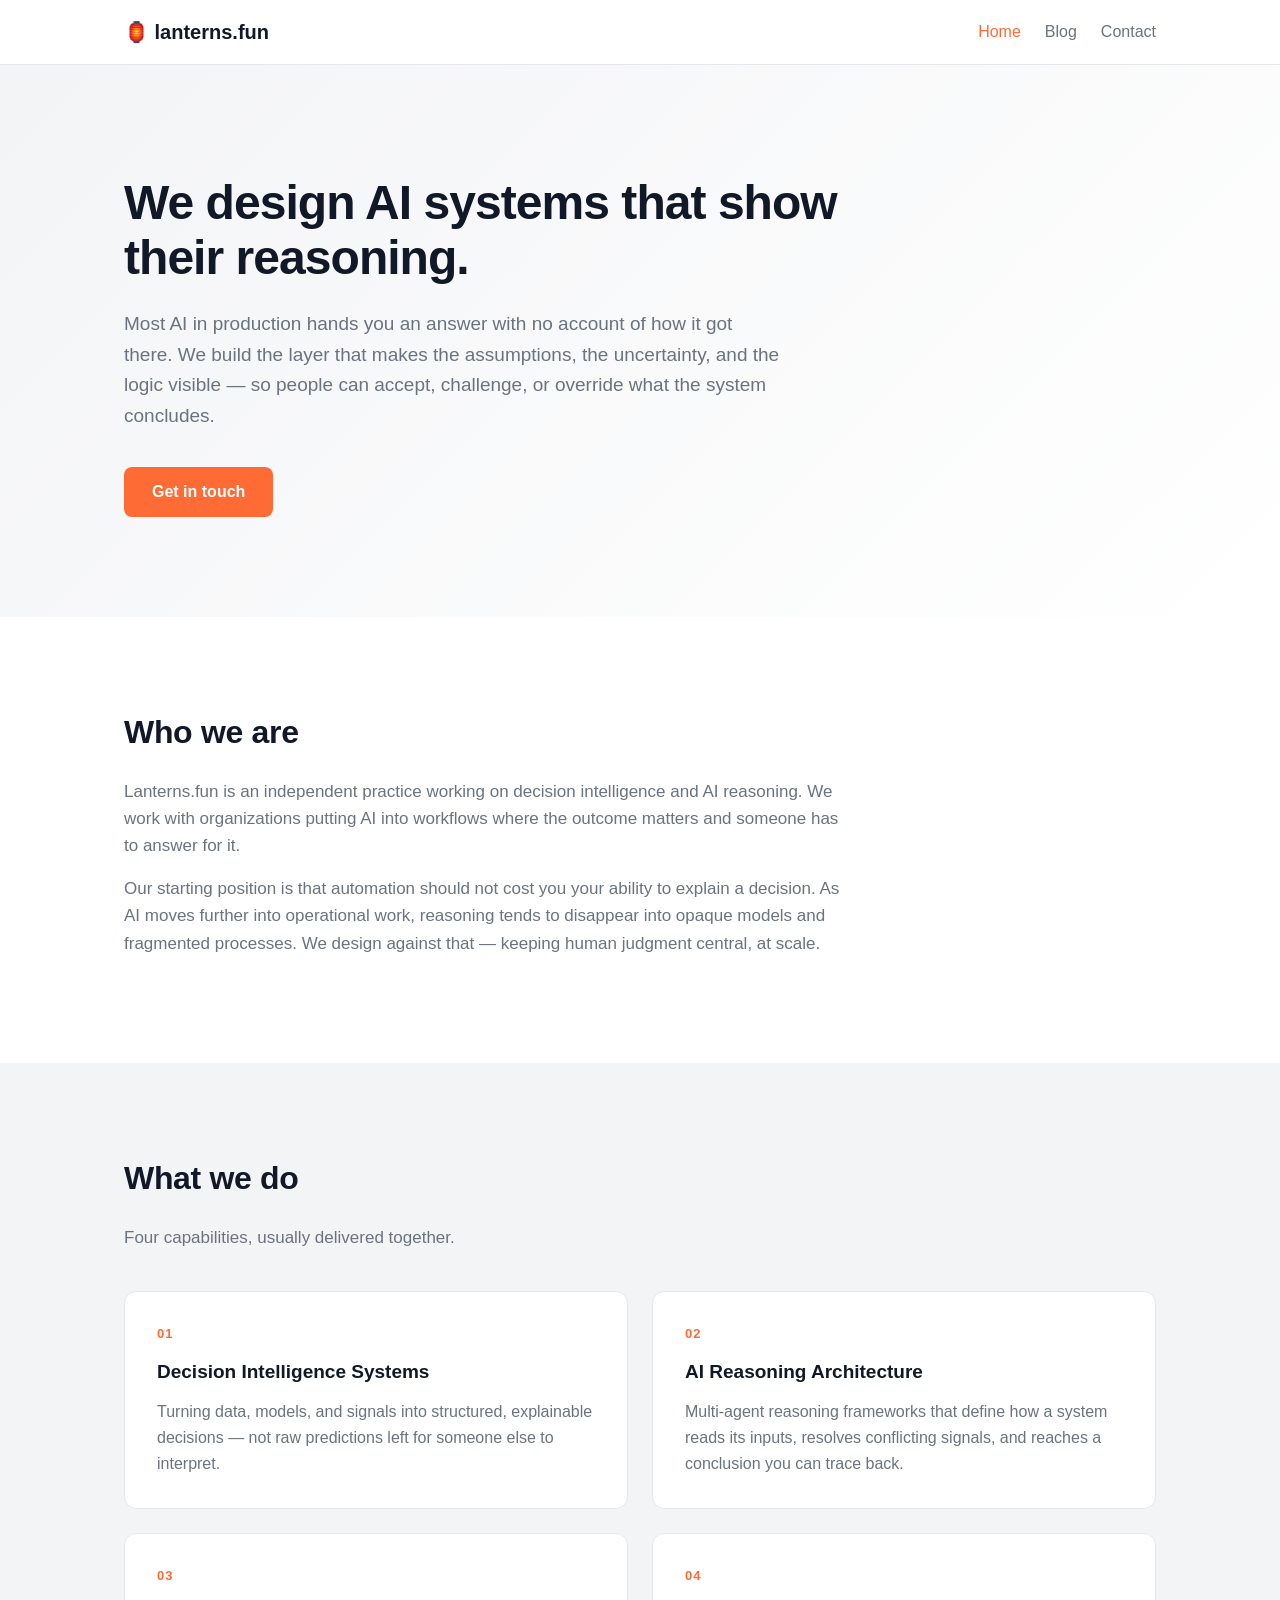
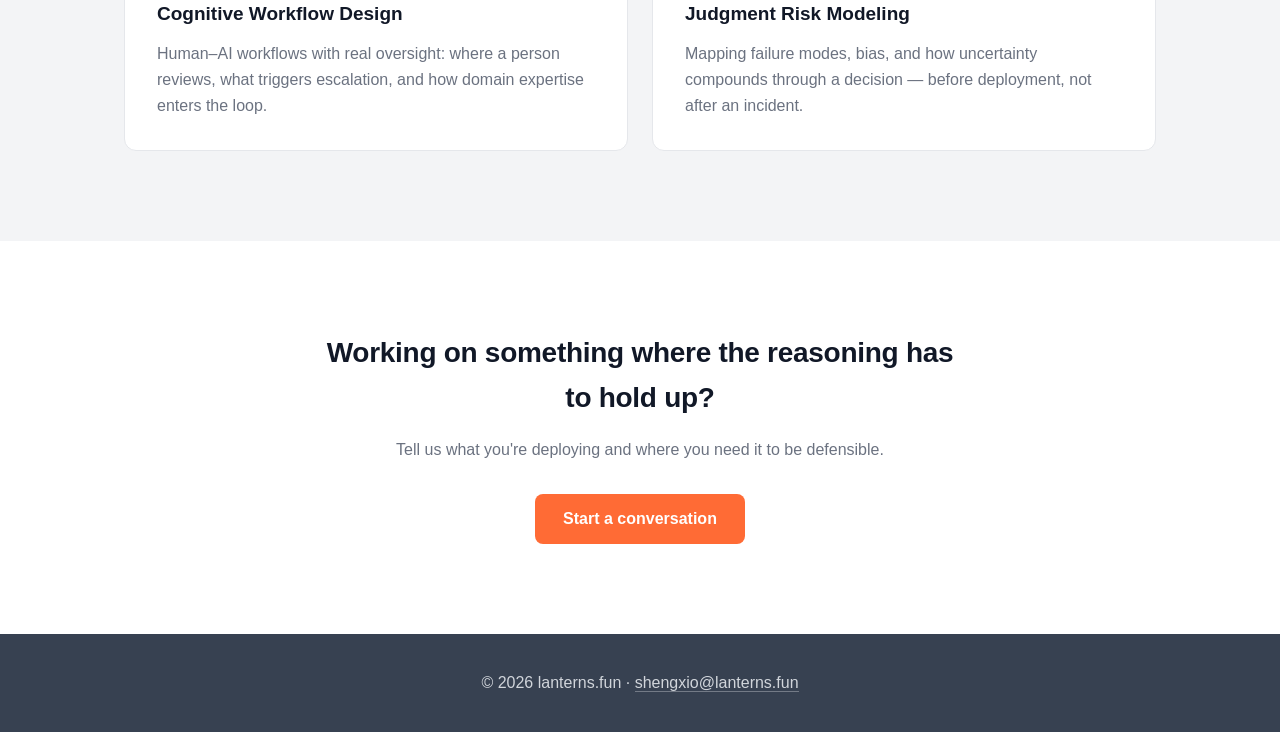
==== index.html @ 89404b31 "Rebuild site around decision intelligence positioning Replace the template placeholder site with con" ====
<!DOCTYPE html>
<html lang="en">
<head>
    <meta charset="UTF-8">
    <meta name="viewport" content="width=device-width, initial-scale=1.0">
    <title>lanterns.fun — Decision Intelligence & AI Reasoning</title>
    <meta name="description" content="We design AI systems that show their reasoning — decision intelligence, reasoning architecture, human-AI workflows, and judgment risk modeling.">
    <link rel="stylesheet" href="styles.css">
</head>
<body>
    <header>
        <nav>
            <div class="logo">
                <a href="index.html">🏮 lanterns.fun</a>
            </div>
            <ul class="nav-links">
                <li><a href="index.html" class="active">Home</a></li>
                <li><a href="blog.html">Blog</a></li>
                <li><a href="contact.html">Contact</a></li>
            </ul>
        </nav>
    </header>

    <main>
        <section class="hero">
            <div class="container">
                <h1>We design AI systems that show their reasoning.</h1>
                <p class="hero-lead">Most AI in production hands you an answer with no account of how it got there. We build the layer that makes the assumptions, the uncertainty, and the logic visible — so people can accept, challenge, or override what the system concludes.</p>
                <a href="contact.html" class="btn primary">Get in touch</a>
            </div>
        </section>

        <section class="about">
            <div class="container">
                <h2>Who we are</h2>
                <p>Lanterns.fun is an independent practice working on decision intelligence and AI reasoning. We work with organizations putting AI into workflows where the outcome matters and someone has to answer for it.</p>
                <p>Our starting position is that automation should not cost you your ability to explain a decision. As AI moves further into operational work, reasoning tends to disappear into opaque models and fragmented processes. We design against that — keeping human judgment central, at scale.</p>
            </div>
        </section>

        <section class="work">
            <div class="container">
                <h2>What we do</h2>
                <p class="section-subtitle">Four capabilities, usually delivered together.</p>
                <div class="work-grid">
                    <article class="work-card">
                        <div class="work-num">01</div>
                        <h3>Decision Intelligence Systems</h3>
                        <p>Turning data, models, and signals into structured, explainable decisions — not raw predictions left for someone else to interpret.</p>
                    </article>
                    <article class="work-card">
                        <div class="work-num">02</div>
                        <h3>AI Reasoning Architecture</h3>
                        <p>Multi-agent reasoning frameworks that define how a system reads its inputs, resolves conflicting signals, and reaches a conclusion you can trace back.</p>
                    </article>
                    <article class="work-card">
                        <div class="work-num">03</div>
                        <h3>Cognitive Workflow Design</h3>
                        <p>Human–AI workflows with real oversight: where a person reviews, what triggers escalation, and how domain expertise enters the loop.</p>
                    </article>
                    <article class="work-card">
                        <div class="work-num">04</div>
                        <h3>Judgment Risk Modeling</h3>
                        <p>Mapping failure modes, bias, and how uncertainty compounds through a decision — before deployment, not after an incident.</p>
                    </article>
                </div>
            </div>
        </section>

        <section class="cta">
            <div class="container">
                <h2>Working on something where the reasoning has to hold up?</h2>
                <p>Tell us what you're deploying and where you need it to be defensible.</p>
                <a href="contact.html" class="btn primary">Start a conversation</a>
            </div>
        </section>
    </main>

    <footer>
        <div class="container">
            <p>&copy; 2026 lanterns.fun · <a href="mailto:shengxio@lanterns.fun">shengxio@lanterns.fun</a></p>
        </div>
    </footer>
</body>
</html>
---- styles.css ----
/* Reset and Base */
* {
    margin: 0;
    padding: 0;
    box-sizing: border-box;
}

:root {
    --primary-orange: #FF6B35;
    --light-grey: #F3F4F6;
    --dark-grey: #374151;
    --white: #FFFFFF;
    --text-dark: #111827;
    --text-light: #6B7280;
    --border-light: #E5E7EB;
}

body {
    font-family: -apple-system, BlinkMacSystemFont, 'Segoe UI', Roboto, 'Inter', sans-serif;
    line-height: 1.6;
    color: var(--text-dark);
    background-color: var(--white);
    font-size: 16px;
    display: flex;
    flex-direction: column;
    min-height: 100vh;
}

main { flex: 1; }

.container {
    max-width: 1080px;
    margin: 0 auto;
    padding: 0 24px;
}

/* Header */
header {
    background: var(--white);
    border-bottom: 1px solid var(--border-light);
    position: sticky;
    top: 0;
    z-index: 100;
}

nav {
    display: flex;
    justify-content: space-between;
    align-items: center;
    padding: 1rem 24px;
    max-width: 1080px;
    margin: 0 auto;
}

.logo a {
    color: var(--text-dark);
    font-size: 1.25rem;
    font-weight: 700;
    text-decoration: none;
}

.nav-links {
    display: flex;
    list-style: none;
    gap: 1.5rem;
}

.nav-links a {
    color: var(--text-light);
    text-decoration: none;
    font-weight: 500;
    transition: color 0.2s ease;
}

.nav-links a:hover,
.nav-links a.active {
    color: var(--primary-orange);
}

/* Buttons */
.btn {
    display: inline-block;
    padding: 12px 28px;
    text-decoration: none;
    border-radius: 8px;
    font-weight: 600;
    font-size: 1rem;
    transition: all 0.2s ease;
    border: none;
    cursor: pointer;
}

.btn.primary {
    background-color: var(--primary-orange);
    color: var(--white);
}

.btn.primary:hover {
    background-color: #e55a2e;
    transform: translateY(-1px);
}

.btn.secondary {
    background-color: transparent;
    color: var(--text-light);
    border: 2px solid var(--border-light);
}

.btn.secondary:hover {
    border-color: var(--primary-orange);
    color: var(--primary-orange);
}

/* Hero */
.hero {
    padding: 110px 0 100px;
    background: linear-gradient(135deg, var(--light-grey) 0%, var(--white) 100%);
}

.hero h1 {
    font-size: 3rem;
    line-height: 1.15;
    font-weight: 700;
    letter-spacing: -0.02em;
    max-width: 800px;
    margin-bottom: 1.5rem;
}

.hero-lead {
    font-size: 1.1875rem;
    color: var(--text-light);
    max-width: 660px;
    margin-bottom: 2.25rem;
}

/* About */
.about {
    padding: 90px 0;
}

.about h2,
.work h2 {
    font-size: 2rem;
    font-weight: 700;
    letter-spacing: -0.01em;
    margin-bottom: 1.25rem;
}

.about p {
    font-size: 1.0625rem;
    color: var(--text-light);
    max-width: 720px;
    margin-bottom: 1rem;
}

/* What we do */
.work {
    padding: 90px 0;
    background-color: var(--light-grey);
}

.section-subtitle {
    font-size: 1.0625rem;
    color: var(--text-light);
    margin-bottom: 2.5rem;
}

.work-grid {
    display: grid;
    grid-template-columns: repeat(2, 1fr);
    gap: 24px;
}

.work-card {
    background: var(--white);
    border: 1px solid var(--border-light);
    border-radius: 12px;
    padding: 32px;
}

.work-num {
    font-size: 0.8125rem;
    font-weight: 700;
    letter-spacing: 0.08em;
    color: var(--primary-orange);
    margin-bottom: 0.75rem;
}

.work-card h3 {
    font-size: 1.1875rem;
    font-weight: 700;
    margin-bottom: 0.75rem;
}

.work-card p {
    color: var(--text-light);
}

/* CTA */
.cta {
    padding: 90px 0;
    text-align: center;
}

.cta h2 {
    font-size: 1.75rem;
    font-weight: 700;
    letter-spacing: -0.01em;
    max-width: 640px;
    margin: 0 auto 1rem;
}

.cta p {
    color: var(--text-light);
    margin-bottom: 2rem;
}

/* Page header (blog, contact) */
.page-header {
    text-align: center;
    padding: 70px 0 50px;
}

.page-header h2 {
    font-size: 2.5rem;
    font-weight: 700;
    letter-spacing: -0.01em;
    margin-bottom: 0.75rem;
}

.page-header p {
    font-size: 1.0625rem;
    color: var(--text-light);
    max-width: 620px;
    margin: 0 auto;
}

/* Contact */
.contact-block {
    text-align: center;
    padding: 20px 0 100px;
}

.contact-email {
    display: inline-block;
    font-size: 1.5rem;
    font-weight: 700;
    color: var(--primary-orange);
    text-decoration: none;
    border-bottom: 2px solid transparent;
    transition: border-color 0.2s ease;
}

.contact-email:hover {
    border-bottom-color: var(--primary-orange);
}

.contact-note {
    color: var(--text-light);
    max-width: 560px;
    margin: 1.5rem auto 0;
}

/* Blog empty */
.blog-empty {
    text-align: center;
    padding: 20px 0 100px;
}

.blog-empty p {
    font-size: 1.0625rem;
    color: var(--text-light);
    margin-bottom: 2rem;
}

/* Footer */
footer {
    background-color: var(--dark-grey);
    color: var(--white);
    text-align: center;
    padding: 36px 0;
}

footer p { color: #D1D5DB; }

footer a {
    color: #D1D5DB;
    text-decoration: none;
    border-bottom: 1px solid rgba(255, 255, 255, 0.3);
}

footer a:hover { color: var(--white); }

/* Responsive */
@media (max-width: 768px) {
    nav {
        flex-direction: column;
        gap: 0.875rem;
        text-align: center;
    }

    .nav-links { gap: 1.25rem; }

    .hero {
        padding: 70px 0 60px;
    }

    .hero h1 { font-size: 2.125rem; }

    .hero-lead { font-size: 1.0625rem; }

    .about,
    .work,
    .cta { padding: 60px 0; }

    .work-grid { grid-template-columns: 1fr; }

    .work-card { padding: 26px; }

    .page-header h2 { font-size: 2rem; }

    .contact-email { font-size: 1.25rem; }
}
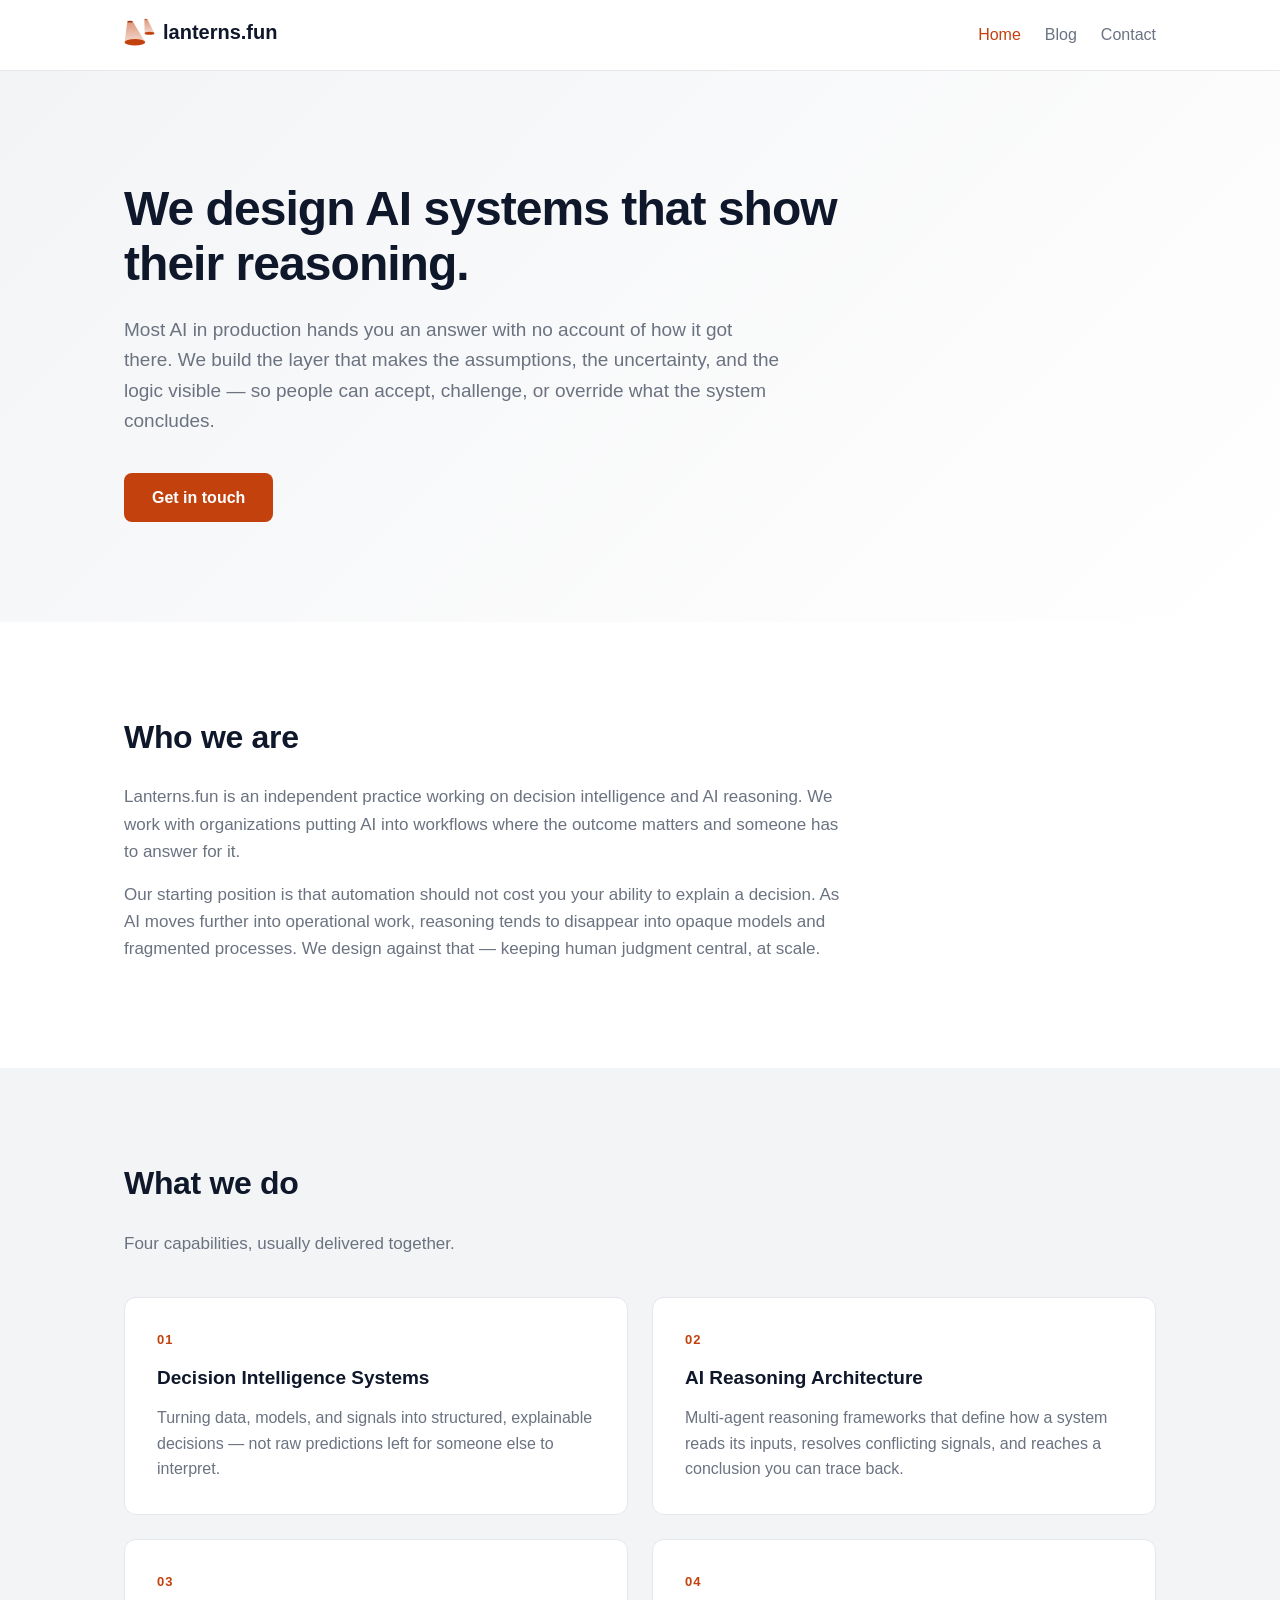
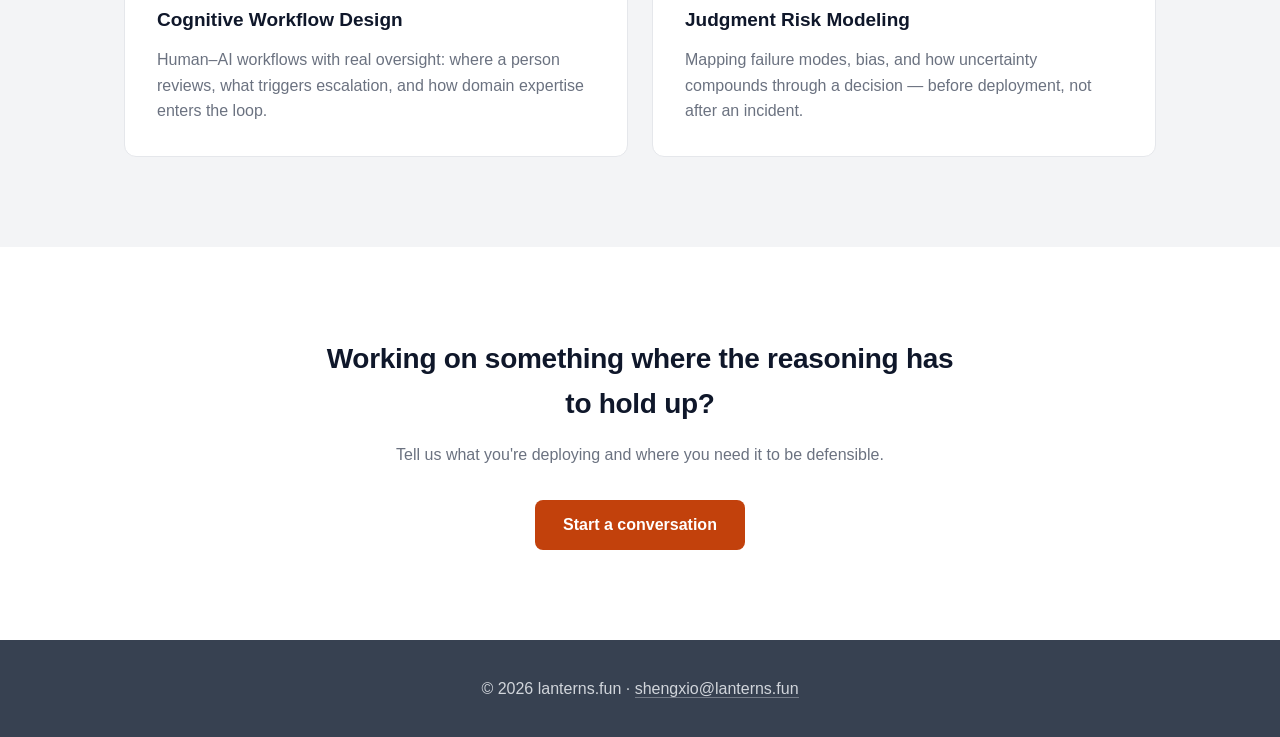
==== commit f7eb3a6a: "Add redrawn logo and wire it into the site Replace the lantern emoji in the header with the new spot" ====
--- a/index.html
+++ b/index.html
@@ -5,13 +5,18 @@
     <meta name="viewport" content="width=device-width, initial-scale=1.0">
     <title>lanterns.fun — Decision Intelligence & AI Reasoning</title>
     <meta name="description" content="We design AI systems that show their reasoning — decision intelligence, reasoning architecture, human-AI workflows, and judgment risk modeling.">
+    <link rel="icon" type="image/svg+xml" href="images/icon-small.svg">
+    <link rel="alternate icon" href="images/favicon.ico" sizes="16x16 32x32 48x48">
+    <link rel="apple-touch-icon" href="images/apple-touch-icon.png">
+    <link rel="manifest" href="site.webmanifest">
+    <meta name="theme-color" content="#0F172A">
     <link rel="stylesheet" href="styles.css">
 </head>
 <body>
     <header>
         <nav>
             <div class="logo">
-                <a href="index.html">🏮 lanterns.fun</a>
+                <a href="index.html"><img src="images/mark.svg" alt="" width="31" height="28"><span>lanterns.fun</span></a>
             </div>
             <ul class="nav-links">
                 <li><a href="index.html" class="active">Home</a></li>
--- a/styles.css
+++ b/styles.css
@@ -6,11 +6,11 @@
 }
 
 :root {
-    --primary-orange: #FF6B35;
+    --primary-orange: #C2410C;
     --light-grey: #F3F4F6;
     --dark-grey: #374151;
     --white: #FFFFFF;
-    --text-dark: #111827;
+    --text-dark: #0F172A;
     --text-light: #6B7280;
     --border-light: #E5E7EB;
 }
@@ -53,10 +53,19 @@
 }
 
 .logo a {
+    display: inline-flex;
+    align-items: center;
+    gap: 0.5rem;
     color: var(--text-dark);
     font-size: 1.25rem;
     font-weight: 700;
     text-decoration: none;
+}
+
+.logo img {
+    display: block;
+    width: 31px;
+    height: 28px;
 }
 
 .nav-links {
@@ -96,7 +105,7 @@
 }
 
 .btn.primary:hover {
-    background-color: #e55a2e;
+    background-color: #9A3412;
     transform: translateY(-1px);
 }
 
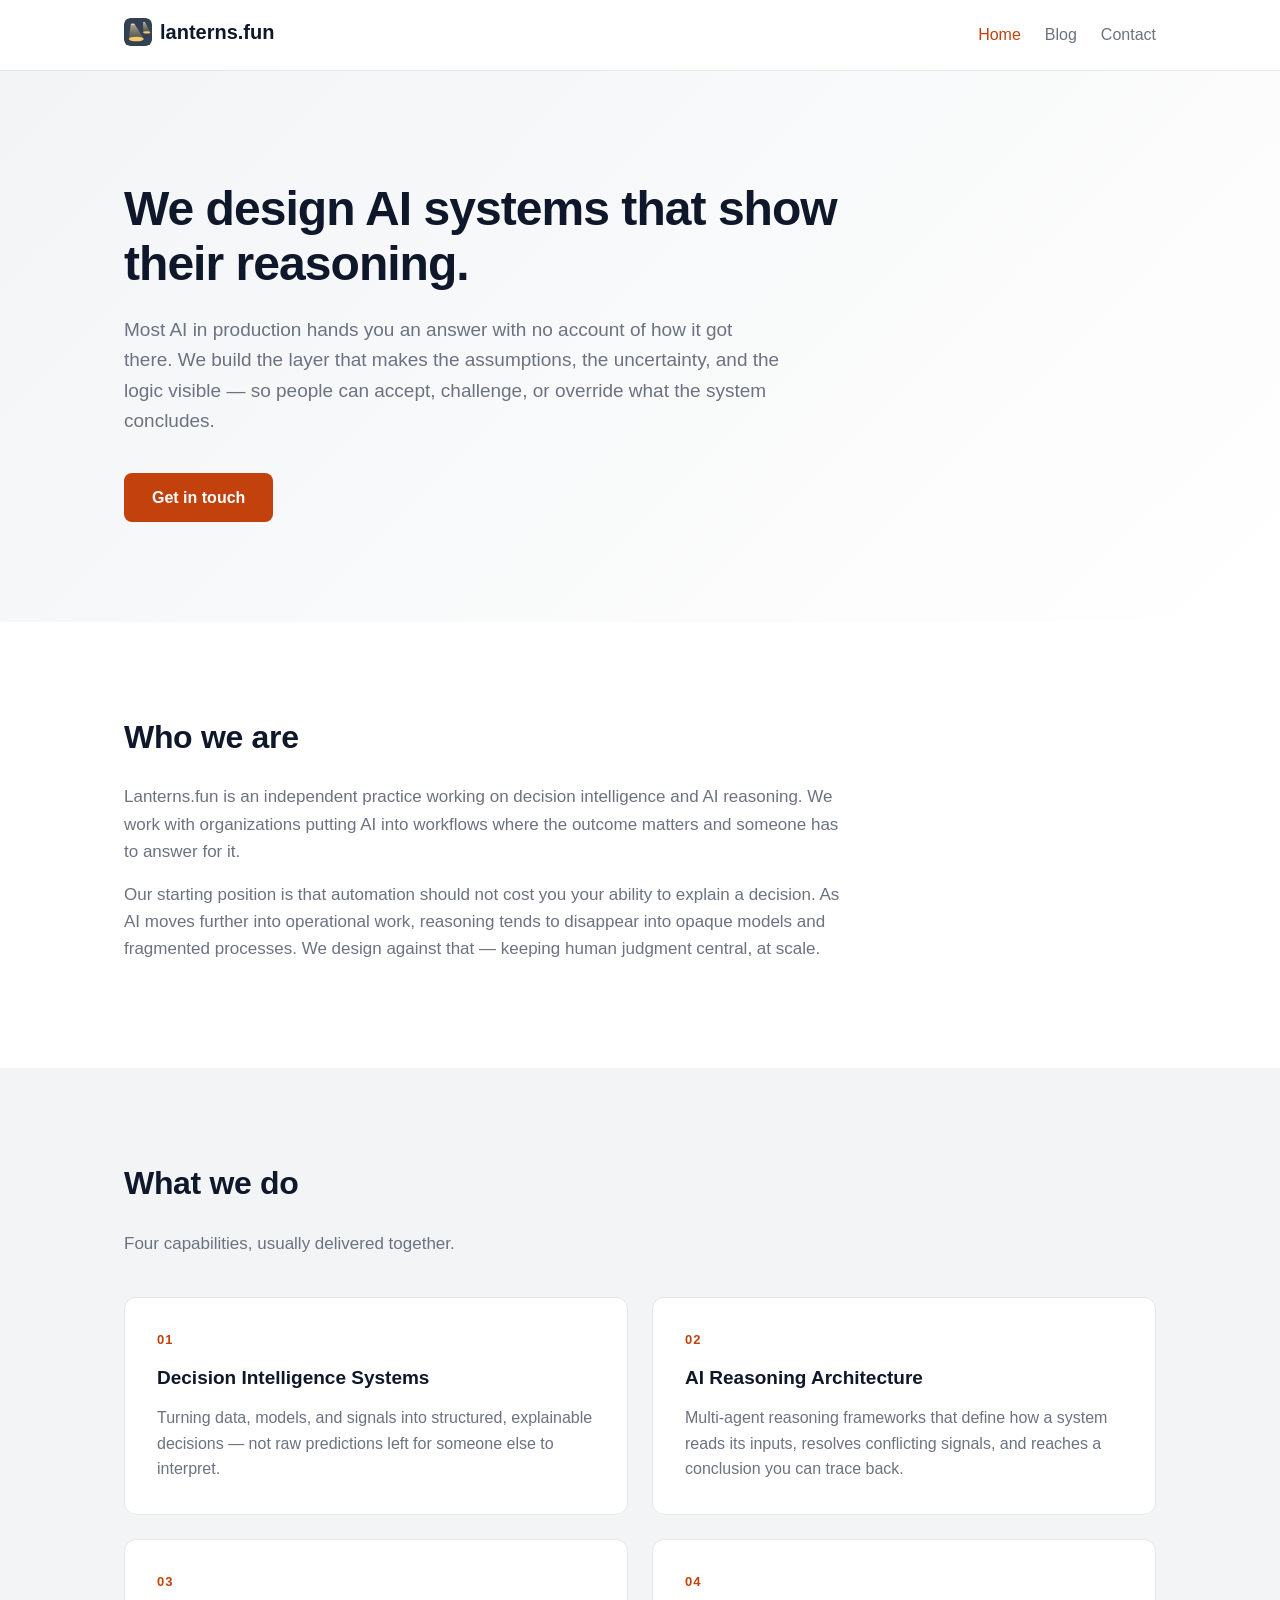
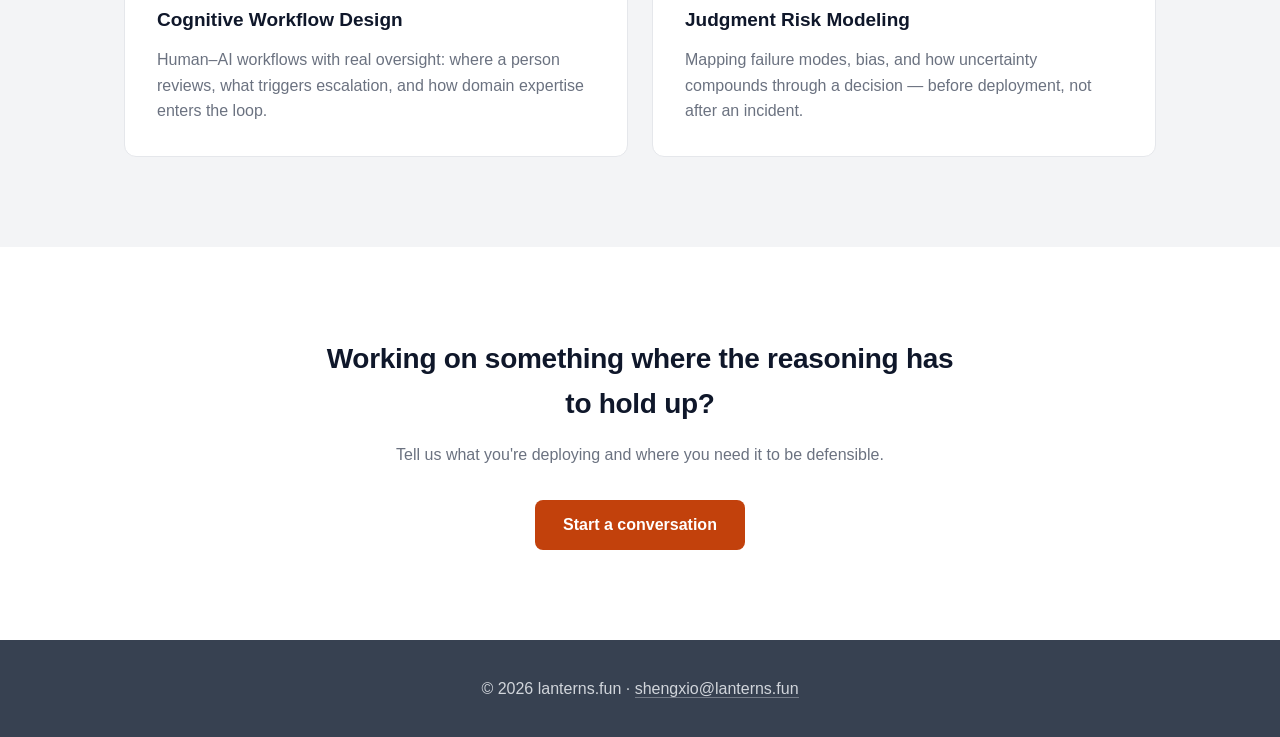
==== commit 59de0828: "Use the tile icon in the header and soften its contrast The header now carries the full tile mark ra" ====
--- a/index.html
+++ b/index.html
@@ -9,14 +9,14 @@
     <link rel="alternate icon" href="images/favicon.ico" sizes="16x16 32x32 48x48">
     <link rel="apple-touch-icon" href="images/apple-touch-icon.png">
     <link rel="manifest" href="site.webmanifest">
-    <meta name="theme-color" content="#0F172A">
+    <meta name="theme-color" content="#334155">
     <link rel="stylesheet" href="styles.css">
 </head>
 <body>
     <header>
         <nav>
             <div class="logo">
-                <a href="index.html"><img src="images/mark.svg" alt="" width="31" height="28"><span>lanterns.fun</span></a>
+                <a href="index.html"><img src="images/icon.svg" alt="" width="28" height="28"><span>lanterns.fun</span></a>
             </div>
             <ul class="nav-links">
                 <li><a href="index.html" class="active">Home</a></li>
--- a/styles.css
+++ b/styles.css
@@ -64,8 +64,9 @@
 
 .logo img {
     display: block;
-    width: 31px;
+    width: 28px;
     height: 28px;
+    border-radius: 6px;
 }
 
 .nav-links {
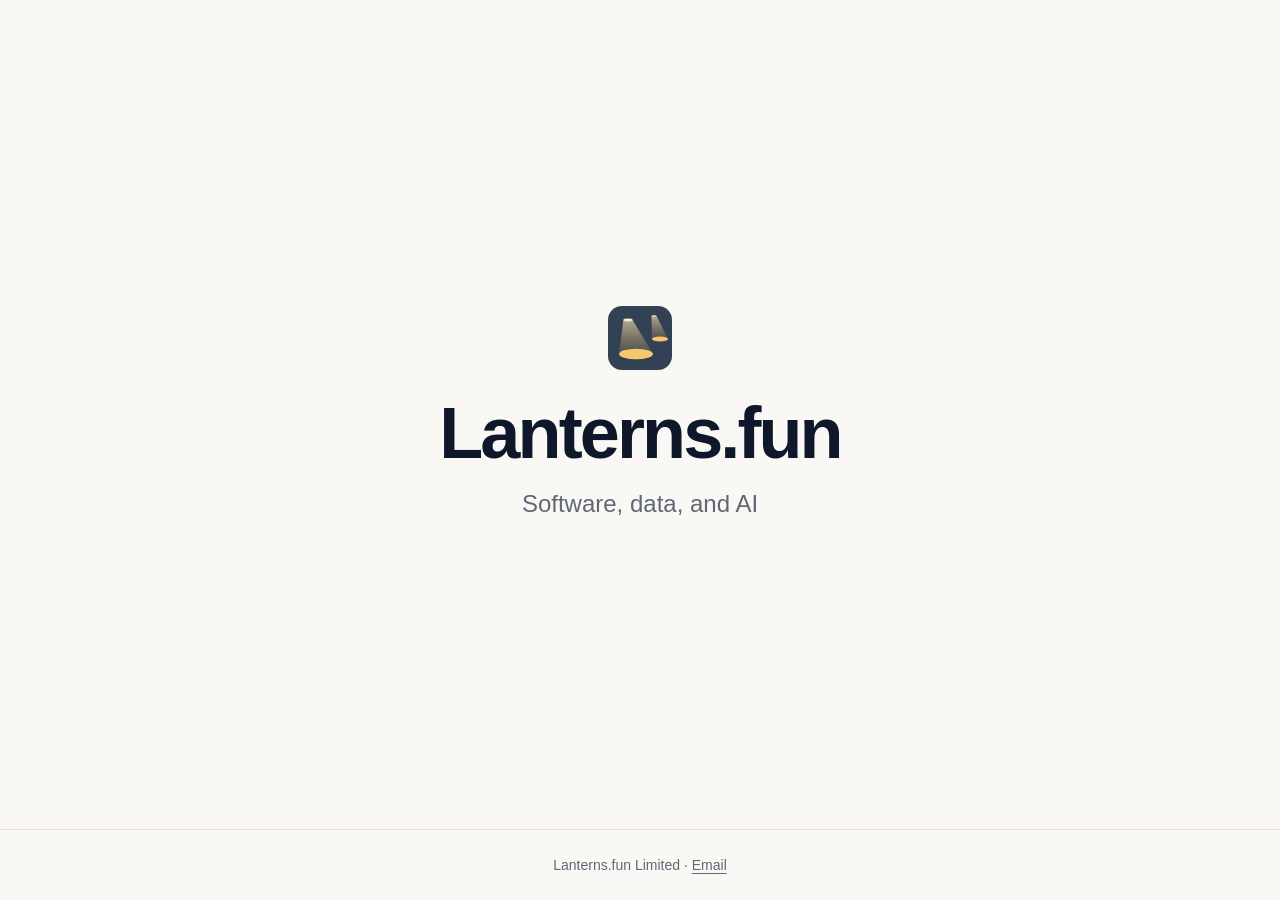
==== commit a069b6dc: "feat: update homepage content and structure; add site positioning review" ====
--- a/index.html
+++ b/index.html
@@ -3,8 +3,8 @@
 <head>
     <meta charset="UTF-8">
     <meta name="viewport" content="width=device-width, initial-scale=1.0">
-    <title>lanterns.fun — Decision Intelligence & AI Reasoning</title>
-    <meta name="description" content="We design AI systems that show their reasoning — decision intelligence, reasoning architecture, human-AI workflows, and judgment risk modeling.">
+    <title>Lanterns.fun — Software, data, and AI</title>
+    <meta name="description" content="Lanterns.fun Limited — software, data, and AI.">
     <link rel="icon" type="image/svg+xml" href="images/icon-small.svg">
     <link rel="alternate icon" href="images/favicon.ico" sizes="16x16 32x32 48x48">
     <link rel="apple-touch-icon" href="images/apple-touch-icon.png">
@@ -12,78 +12,18 @@
     <meta name="theme-color" content="#334155">
     <link rel="stylesheet" href="styles.css">
 </head>
-<body>
-    <header>
-        <nav>
-            <div class="logo">
-                <a href="index.html"><img src="images/icon.svg" alt="" width="28" height="28"><span>lanterns.fun</span></a>
-            </div>
-            <ul class="nav-links">
-                <li><a href="index.html" class="active">Home</a></li>
-                <li><a href="blog.html">Blog</a></li>
-                <li><a href="contact.html">Contact</a></li>
-            </ul>
-        </nav>
-    </header>
-
-    <main>
-        <section class="hero">
-            <div class="container">
-                <h1>We design AI systems that show their reasoning.</h1>
-                <p class="hero-lead">Most AI in production hands you an answer with no account of how it got there. We build the layer that makes the assumptions, the uncertainty, and the logic visible — so people can accept, challenge, or override what the system concludes.</p>
-                <a href="contact.html" class="btn primary">Get in touch</a>
-            </div>
-        </section>
-
-        <section class="about">
-            <div class="container">
-                <h2>Who we are</h2>
-                <p>Lanterns.fun is an independent practice working on decision intelligence and AI reasoning. We work with organizations putting AI into workflows where the outcome matters and someone has to answer for it.</p>
-                <p>Our starting position is that automation should not cost you your ability to explain a decision. As AI moves further into operational work, reasoning tends to disappear into opaque models and fragmented processes. We design against that — keeping human judgment central, at scale.</p>
-            </div>
-        </section>
-
-        <section class="work">
-            <div class="container">
-                <h2>What we do</h2>
-                <p class="section-subtitle">Four capabilities, usually delivered together.</p>
-                <div class="work-grid">
-                    <article class="work-card">
-                        <div class="work-num">01</div>
-                        <h3>Decision Intelligence Systems</h3>
-                        <p>Turning data, models, and signals into structured, explainable decisions — not raw predictions left for someone else to interpret.</p>
-                    </article>
-                    <article class="work-card">
-                        <div class="work-num">02</div>
-                        <h3>AI Reasoning Architecture</h3>
-                        <p>Multi-agent reasoning frameworks that define how a system reads its inputs, resolves conflicting signals, and reaches a conclusion you can trace back.</p>
-                    </article>
-                    <article class="work-card">
-                        <div class="work-num">03</div>
-                        <h3>Cognitive Workflow Design</h3>
-                        <p>Human–AI workflows with real oversight: where a person reviews, what triggers escalation, and how domain expertise enters the loop.</p>
-                    </article>
-                    <article class="work-card">
-                        <div class="work-num">04</div>
-                        <h3>Judgment Risk Modeling</h3>
-                        <p>Mapping failure modes, bias, and how uncertainty compounds through a decision — before deployment, not after an incident.</p>
-                    </article>
-                </div>
-            </div>
-        </section>
-
-        <section class="cta">
-            <div class="container">
-                <h2>Working on something where the reasoning has to hold up?</h2>
-                <p>Tell us what you're deploying and where you need it to be defensible.</p>
-                <a href="contact.html" class="btn primary">Start a conversation</a>
-            </div>
-        </section>
+<body class="landing-page">
+    <main class="landing">
+        <div class="container">
+            <img class="landing-icon" src="images/icon.svg" alt="" width="64" height="64">
+            <h1>Lanterns.fun</h1>
+            <p>Software, data, and AI</p>
+        </div>
     </main>
 
     <footer>
         <div class="container">
-            <p>&copy; 2026 lanterns.fun · <a href="mailto:shengxio@lanterns.fun">shengxio@lanterns.fun</a></p>
+            <p>Lanterns.fun Limited · <a href="mailto:shengxio@lanterns.fun">Email</a></p>
         </div>
     </footer>
 </body>
--- a/styles.css
+++ b/styles.css
@@ -6,13 +6,25 @@
 }
 
 :root {
+    color-scheme: light dark;
+
     --primary-orange: #C2410C;
-    --light-grey: #F3F4F6;
     --dark-grey: #374151;
-    --white: #FFFFFF;
+    --white: #FAF8F5;
     --text-dark: #0F172A;
-    --text-light: #6B7280;
-    --border-light: #E5E7EB;
+    --text-light: #5F6874;
+    --border-light: #E7E1D8;
+}
+
+@media (prefers-color-scheme: dark) {
+    :root {
+        --primary-orange: #FB923C;
+        --dark-grey: #0D1116;
+        --white: #1B2129;
+        --text-dark: #E8EAED;
+        --text-light: #A8B0BB;
+        --border-light: #333B47;
+    }
 }
 
 body {
@@ -100,16 +112,6 @@
     cursor: pointer;
 }
 
-.btn.primary {
-    background-color: var(--primary-orange);
-    color: var(--white);
-}
-
-.btn.primary:hover {
-    background-color: #9A3412;
-    transform: translateY(-1px);
-}
-
 .btn.secondary {
     background-color: transparent;
     color: var(--text-light);
@@ -121,108 +123,29 @@
     color: var(--primary-orange);
 }
 
-/* Hero */
-.hero {
-    padding: 110px 0 100px;
-    background: linear-gradient(135deg, var(--light-grey) 0%, var(--white) 100%);
-}
-
-.hero h1 {
-    font-size: 3rem;
-    line-height: 1.15;
-    font-weight: 700;
-    letter-spacing: -0.02em;
-    max-width: 800px;
-    margin-bottom: 1.5rem;
-}
-
-.hero-lead {
-    font-size: 1.1875rem;
-    color: var(--text-light);
-    max-width: 660px;
-    margin-bottom: 2.25rem;
-}
-
-/* About */
-.about {
-    padding: 90px 0;
-}
-
-.about h2,
-.work h2 {
-    font-size: 2rem;
-    font-weight: 700;
-    letter-spacing: -0.01em;
-    margin-bottom: 1.25rem;
-}
-
-.about p {
-    font-size: 1.0625rem;
-    color: var(--text-light);
-    max-width: 720px;
-    margin-bottom: 1rem;
-}
-
-/* What we do */
-.work {
-    padding: 90px 0;
-    background-color: var(--light-grey);
-}
-
-.section-subtitle {
-    font-size: 1.0625rem;
-    color: var(--text-light);
-    margin-bottom: 2.5rem;
-}
-
-.work-grid {
+/* Landing page */
+.landing {
     display: grid;
-    grid-template-columns: repeat(2, 1fr);
-    gap: 24px;
-}
-
-.work-card {
-    background: var(--white);
-    border: 1px solid var(--border-light);
-    border-radius: 12px;
-    padding: 32px;
-}
-
-.work-num {
-    font-size: 0.8125rem;
-    font-weight: 700;
-    letter-spacing: 0.08em;
-    color: var(--primary-orange);
-    margin-bottom: 0.75rem;
-}
-
-.work-card h3 {
-    font-size: 1.1875rem;
-    font-weight: 700;
-    margin-bottom: 0.75rem;
-}
-
-.work-card p {
-    color: var(--text-light);
-}
-
-/* CTA */
-.cta {
-    padding: 90px 0;
-    text-align: center;
-}
-
-.cta h2 {
-    font-size: 1.75rem;
-    font-weight: 700;
-    letter-spacing: -0.01em;
-    max-width: 640px;
-    margin: 0 auto 1rem;
-}
-
-.cta p {
-    color: var(--text-light);
-    margin-bottom: 2rem;
+    place-items: center;
+    padding: 72px 0;
+    text-align: center;
+}
+
+.landing-icon {
+    display: block;
+    margin: 0 auto 24px;
+}
+
+.landing h1 {
+    font-size: clamp(2.5rem, 8vw, 4.5rem);
+    line-height: 1.1;
+    letter-spacing: -0.04em;
+}
+
+.landing p {
+    margin-top: 12px;
+    font-size: clamp(1.125rem, 3vw, 1.5rem);
+    color: var(--text-light);
 }
 
 /* Page header (blog, contact) */
@@ -291,15 +214,35 @@
     padding: 36px 0;
 }
 
-footer p { color: #D1D5DB; }
+footer p { color: #E2E5EA; }
 
 footer a {
-    color: #D1D5DB;
+    color: #E2E5EA;
     text-decoration: none;
     border-bottom: 1px solid rgba(255, 255, 255, 0.3);
 }
 
 footer a:hover { color: var(--white); }
+
+.landing-page footer {
+    padding: 24px 0;
+    border-top: 1px solid var(--border-light);
+    background: none;
+    font-size: 0.875rem;
+}
+
+.landing-page footer p,
+.landing-page footer a {
+    color: var(--text-light);
+}
+
+.landing-page footer a {
+    border: 0;
+    text-decoration: underline;
+    text-underline-offset: 0.2em;
+}
+
+.landing-page footer a:hover { color: var(--primary-orange); }
 
 /* Responsive */
 @media (max-width: 768px) {
@@ -311,22 +254,6 @@
 
     .nav-links { gap: 1.25rem; }
 
-    .hero {
-        padding: 70px 0 60px;
-    }
-
-    .hero h1 { font-size: 2.125rem; }
-
-    .hero-lead { font-size: 1.0625rem; }
-
-    .about,
-    .work,
-    .cta { padding: 60px 0; }
-
-    .work-grid { grid-template-columns: 1fr; }
-
-    .work-card { padding: 26px; }
-
     .page-header h2 { font-size: 2rem; }
 
     .contact-email { font-size: 1.25rem; }
